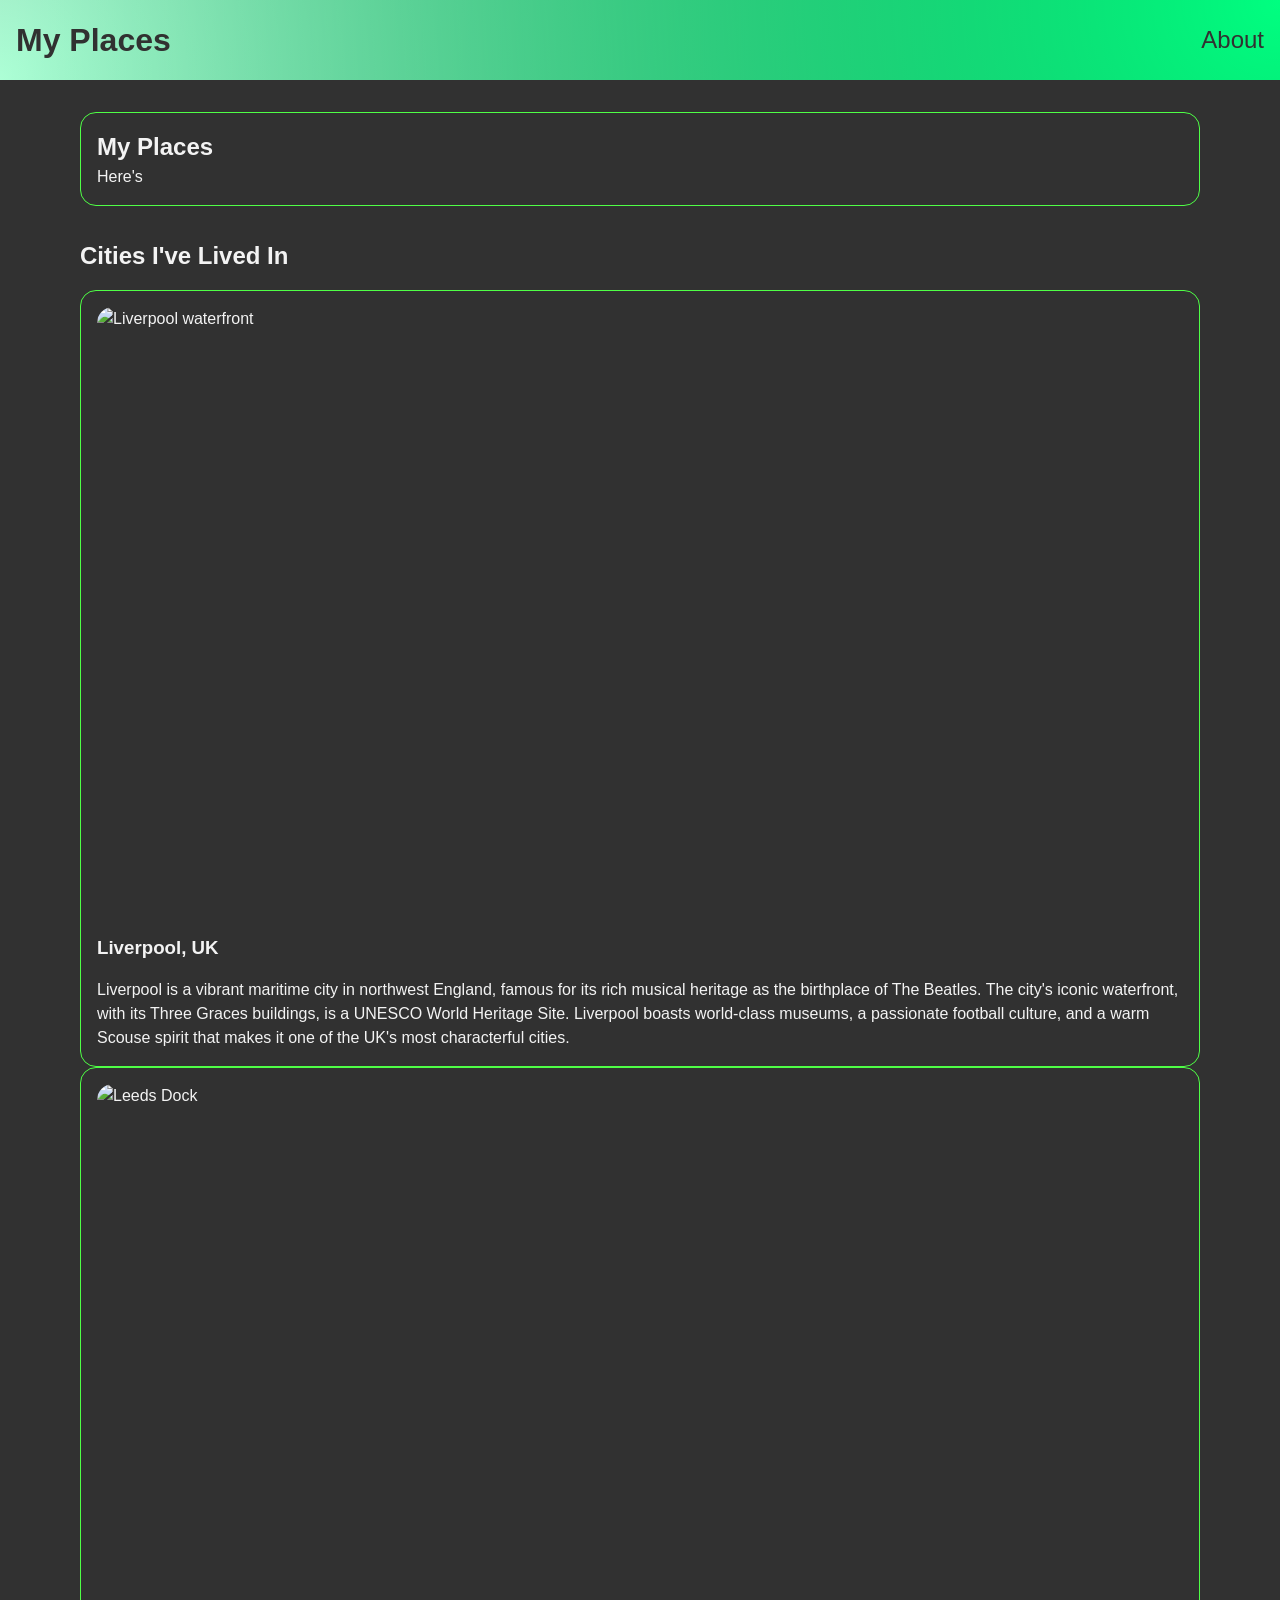
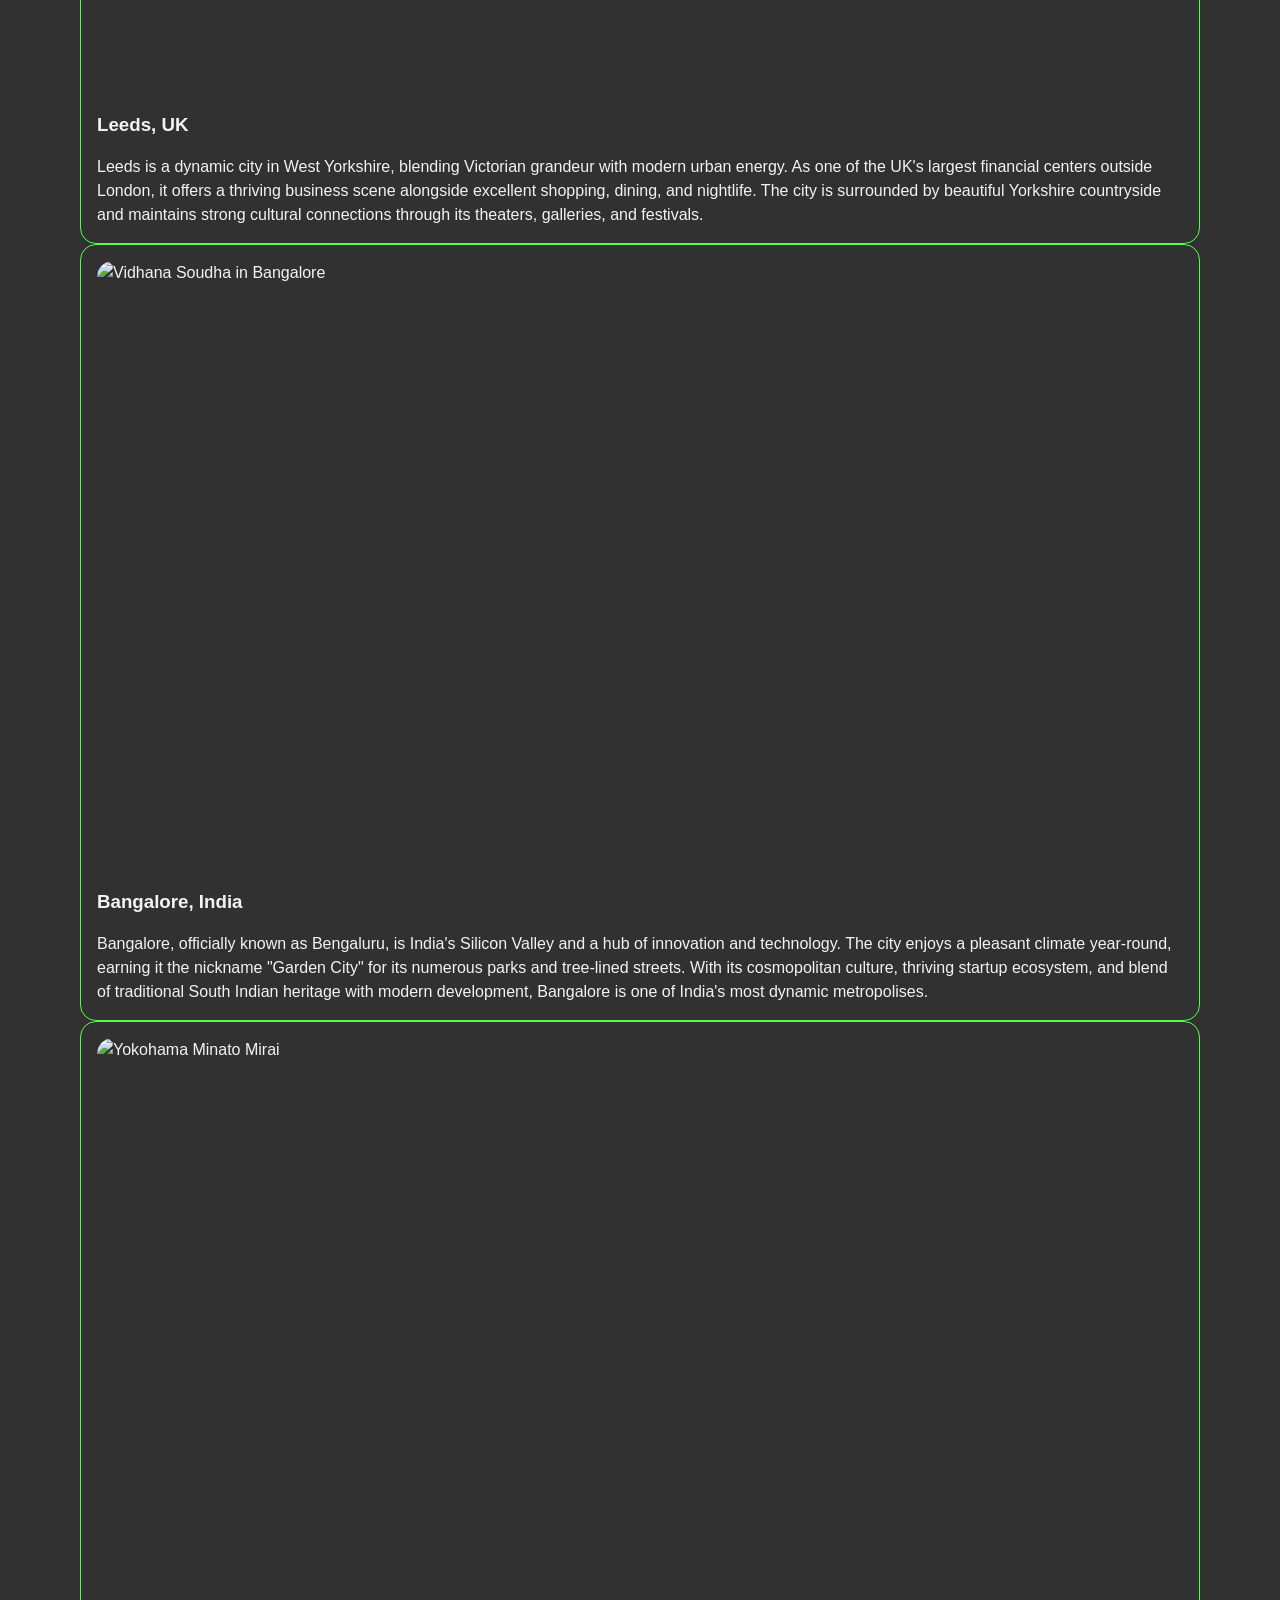
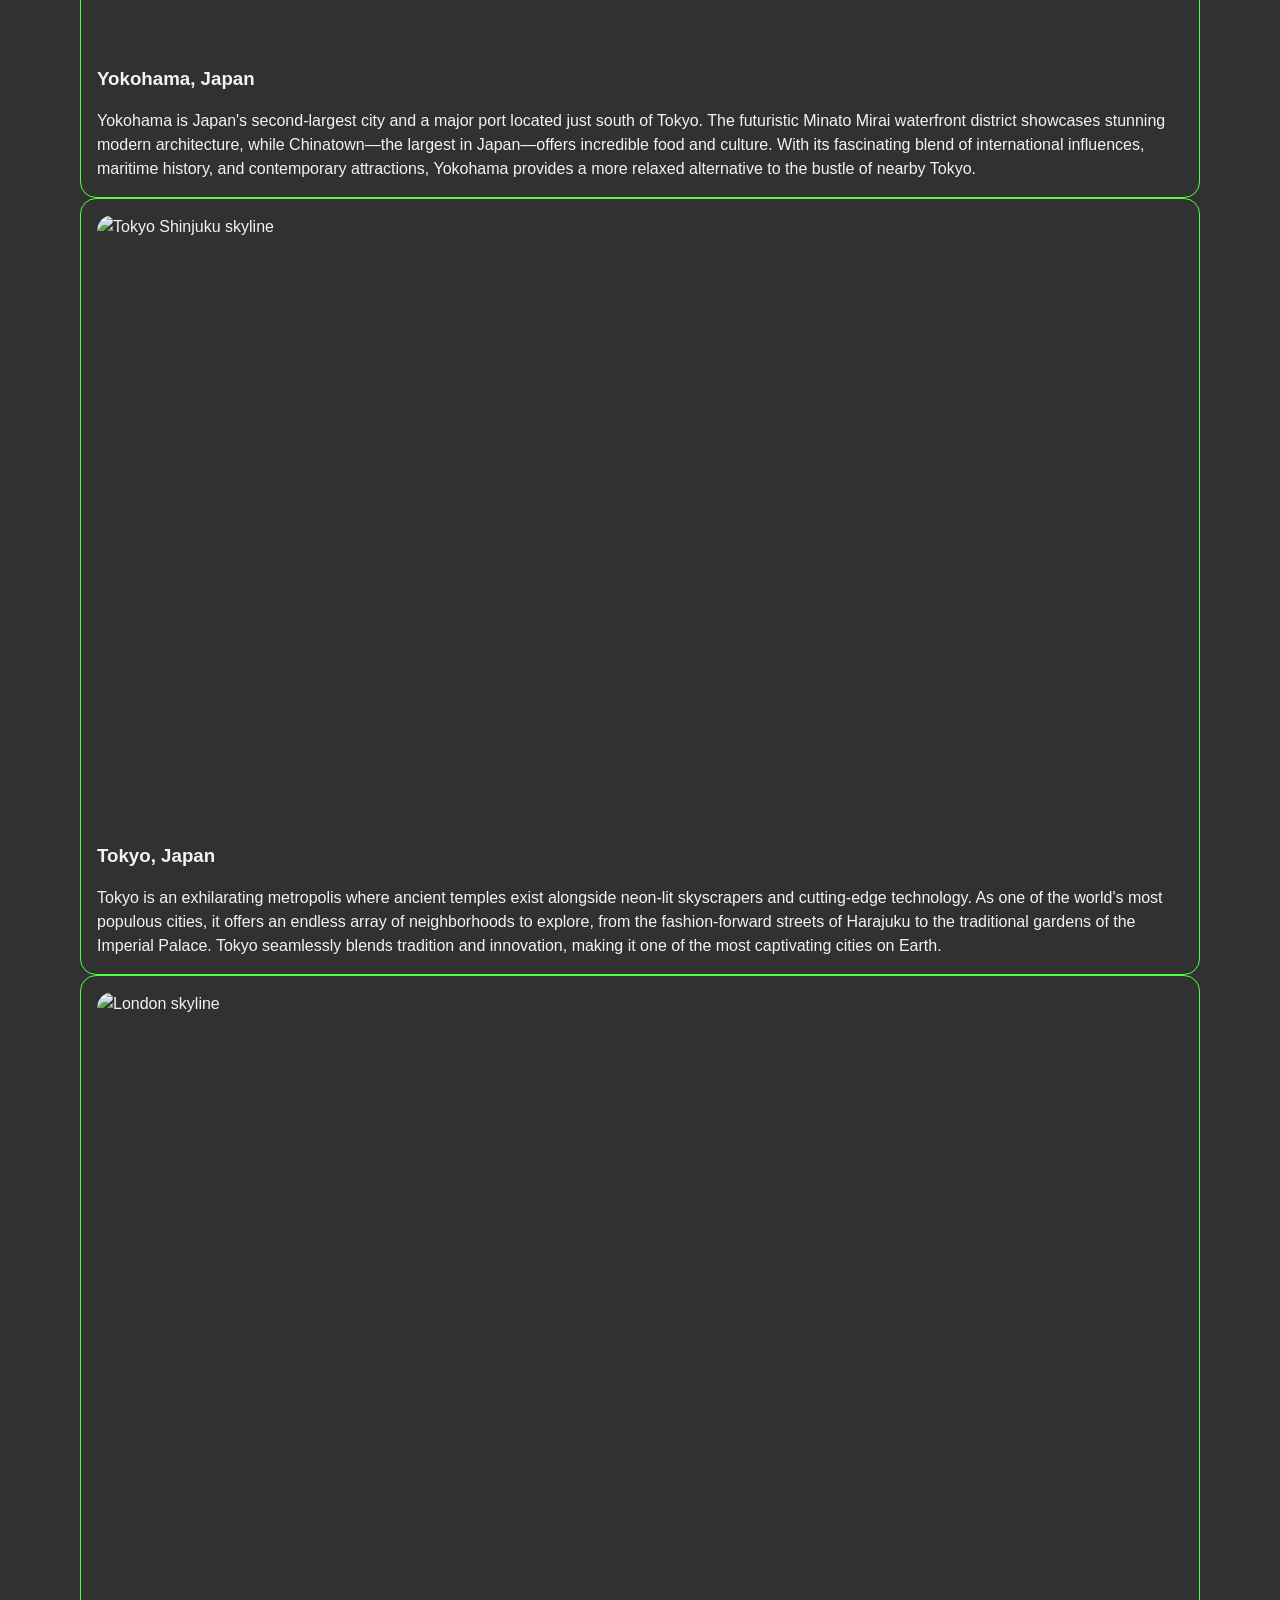
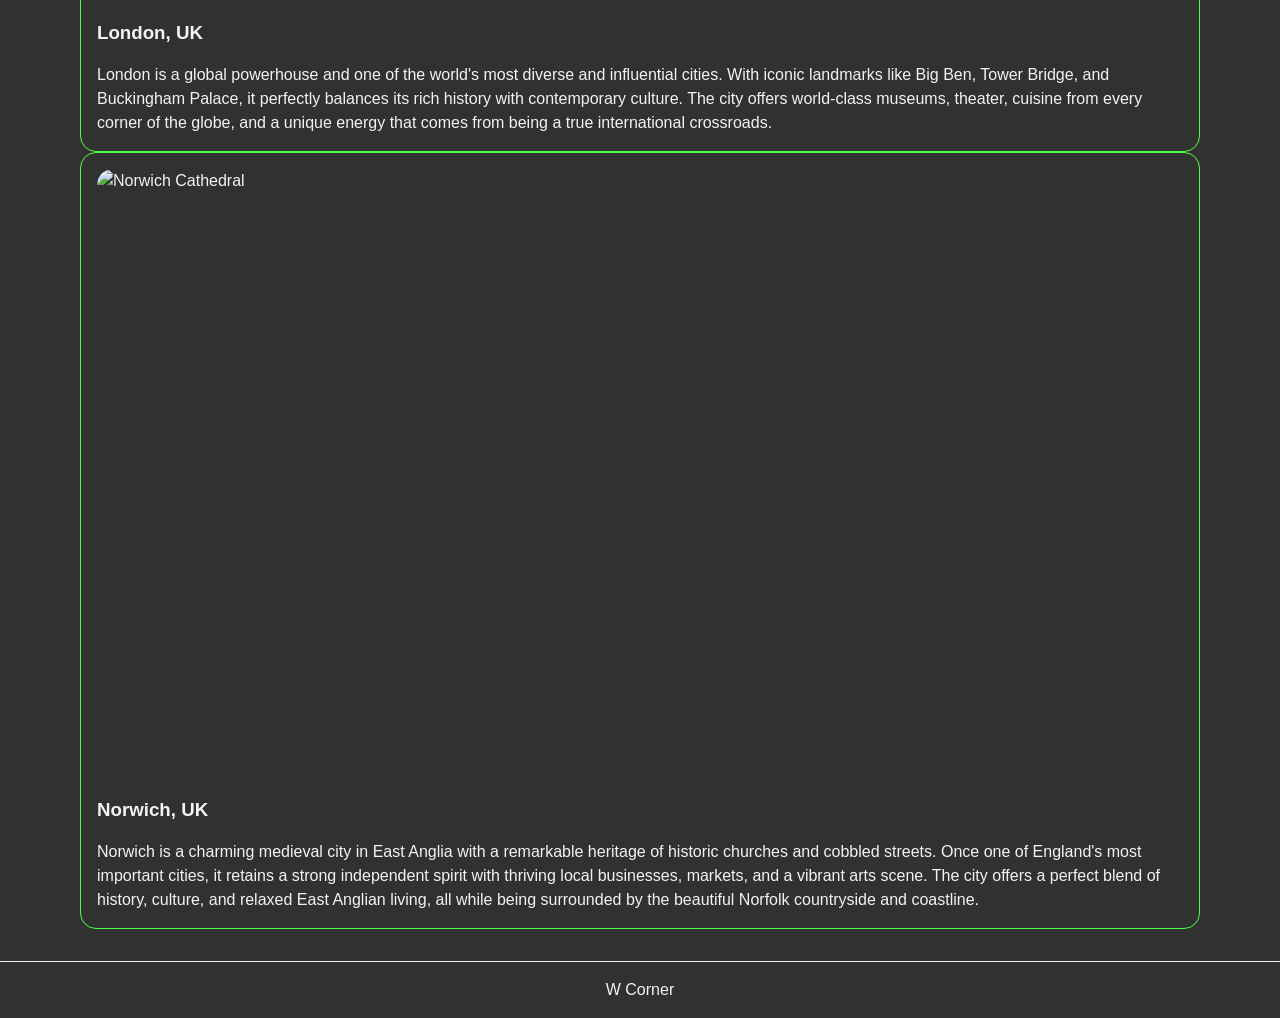
==== example/index.html @ f2c312d4 "Update example site" ====
<!DOCTYPE html>
<html lang="en-GB">
    <head>
        <meta charset="UTF-8" />
        <meta name="viewport" content="width=device-width, initial-scale=1.0" />
        <title>My Places</title>
        <link rel="stylesheet" href="./assets/styles.css" />
    </head>
    <body class="is-dark">
        <header>
            <a class="site-title">My Places</a>
            <nav>
                <ul>
                    <li><a>About</a></li>
                </ul>
            </nav>
        </header>
        <main>
            <article>
                <h1>My Places</h1>
                <p>Here's</p>
            </article>
            <section class="card-list">
                <h2>Cities I've Lived In</h2>
                <ul>
                    <li>
                        <img
                            src="https://upload.wikimedia.org/wikipedia/commons/4/4c/Liverpool_Waterfront_-_geograph.org.uk_-_4594668.jpg"
                            alt="Liverpool waterfront"
                        />
                        <h3>Liverpool, UK</h3>
                        <p>
                            Liverpool is a vibrant maritime city in northwest
                            England, famous for its rich musical heritage as the
                            birthplace of The Beatles. The city's iconic
                            waterfront, with its Three Graces buildings, is a
                            UNESCO World Heritage Site. Liverpool boasts
                            world-class museums, a passionate football culture,
                            and a warm Scouse spirit that makes it one of the
                            UK's most characterful cities.
                        </p>
                    </li>

                    <li>
                        <img
                            src="https://upload.wikimedia.org/wikipedia/commons/b/b3/Leeds_Dock%2C_Leeds_-_geograph.org.uk_-_6206351.jpg"
                            alt="Leeds Dock"
                        />
                        <h3>Leeds, UK</h3>
                        <p>
                            Leeds is a dynamic city in West Yorkshire, blending
                            Victorian grandeur with modern urban energy. As one
                            of the UK's largest financial centers outside
                            London, it offers a thriving business scene
                            alongside excellent shopping, dining, and nightlife.
                            The city is surrounded by beautiful Yorkshire
                            countryside and maintains strong cultural
                            connections through its theaters, galleries, and
                            festivals.
                        </p>
                    </li>

                    <li>
                        <img
                            src="https://upload.wikimedia.org/wikipedia/commons/a/ad/Vidhana_Soudha_in_night_4.jpg"
                            alt="Vidhana Soudha in Bangalore"
                        />
                        <h3>Bangalore, India</h3>
                        <p>
                            Bangalore, officially known as Bengaluru, is India's
                            Silicon Valley and a hub of innovation and
                            technology. The city enjoys a pleasant climate
                            year-round, earning it the nickname "Garden City"
                            for its numerous parks and tree-lined streets. With
                            its cosmopolitan culture, thriving startup
                            ecosystem, and blend of traditional South Indian
                            heritage with modern development, Bangalore is one
                            of India's most dynamic metropolises.
                        </p>
                    </li>

                    <li>
                        <img
                            src="https://upload.wikimedia.org/wikipedia/commons/archive/a/a1/20100214023703%21Minato_Mirai_In_Blue.jpg"
                            alt="Yokohama Minato Mirai"
                        />
                        <h3>Yokohama, Japan</h3>
                        <p>
                            Yokohama is Japan's second-largest city and a major
                            port located just south of Tokyo. The futuristic
                            Minato Mirai waterfront district showcases stunning
                            modern architecture, while Chinatown—the largest in
                            Japan—offers incredible food and culture. With its
                            fascinating blend of international influences,
                            maritime history, and contemporary attractions,
                            Yokohama provides a more relaxed alternative to the
                            bustle of nearby Tokyo.
                        </p>
                    </li>

                    <li>
                        <img
                            src="https://upload.wikimedia.org/wikipedia/commons/c/cf/Shinjuku_skyline%2C_Tokyo_-_Sony_A7R_%2811831328835%29.jpg"
                            alt="Tokyo Shinjuku skyline"
                        />
                        <h3>Tokyo, Japan</h3>
                        <p>
                            Tokyo is an exhilarating metropolis where ancient
                            temples exist alongside neon-lit skyscrapers and
                            cutting-edge technology. As one of the world's most
                            populous cities, it offers an endless array of
                            neighborhoods to explore, from the fashion-forward
                            streets of Harajuku to the traditional gardens of
                            the Imperial Palace. Tokyo seamlessly blends
                            tradition and innovation, making it one of the most
                            captivating cities on Earth.
                        </p>
                    </li>

                    <li>
                        <img
                            src="https://upload.wikimedia.org/wikipedia/commons/thumb/6/67/London_Skyline_%28125508655%29.jpeg/1280px-London_Skyline_%28125508655%29.jpeg"
                            alt="London skyline"
                        />
                        <h3>London, UK</h3>
                        <p>
                            London is a global powerhouse and one of the world's
                            most diverse and influential cities. With iconic
                            landmarks like Big Ben, Tower Bridge, and Buckingham
                            Palace, it perfectly balances its rich history with
                            contemporary culture. The city offers world-class
                            museums, theater, cuisine from every corner of the
                            globe, and a unique energy that comes from being a
                            true international crossroads.
                        </p>
                    </li>

                    <li>
                        <img
                            src="https://upload.wikimedia.org/wikipedia/commons/1/17/Catedral%2C_Norwich%2C_Inglaterra%2C_2022-11-19%2C_DD_49.jpg"
                            alt="Norwich Cathedral"
                        />
                        <h3>Norwich, UK</h3>
                        <p>
                            Norwich is a charming medieval city in East Anglia
                            with a remarkable heritage of historic churches and
                            cobbled streets. Once one of England's most
                            important cities, it retains a strong independent
                            spirit with thriving local businesses, markets, and
                            a vibrant arts scene. The city offers a perfect
                            blend of history, culture, and relaxed East Anglian
                            living, all while being surrounded by the beautiful
                            Norfolk countryside and coastline.
                        </p>
                    </li>
                </ul>
            </section>
        </main>
        <footer>
            <p>W Corner</p>
        </footer>
    </body>
</html>
---- example/assets/styles.css ----
:root {
    --primary: #4fff46;
    --light: #f3f3f3;
    --dark: #313131;
}

/* Simple CSS Reset */
*,
*::before,
*::after {
    box-sizing: border-box;
}

* {
    margin: 0;
    padding: 0;
}

body {
    line-height: 1.5;
    -webkit-font-smoothing: antialiased;
}

img,
picture,
video,
canvas,
svg {
    display: block;
    max-width: 100%;
}

input,
button,
textarea,
select {
    font: inherit;
}

p,
h1,
h2,
h3,
h4,
h5,
h6 {
    overflow-wrap: break-word;
}

/* Styles */

* {
    font-family: Avenir, Montserrat, Corbel, URW Gothic, source-sans-pro, sans-serif;
}

.is-dark {
    background: var(--dark);
    color: var(--light);
}

header {
    display: flex;
    align-items: center;
    justify-content: space-between;
    padding: 1rem;
    color: var(--dark);
    background: radial-gradient(circle at 100% 0%, rgb(0, 255, 128), rgba(0, 255, 128, 0)), radial-gradient(circle at 0% 100%, rgb(173, 255, 214), rgba(173, 255, 214, 0))
}

header ul {
    list-style: none;
    font-size: 1.5rem;
}

.site-title {
    font-size: 2rem;
    font-weight: bold;
}

main {
    max-width: 70rem;
    margin: 2rem auto 0;
    display: flex;
    flex-direction: column;
    gap: 2rem;
}

main img {
    height: auto;
    width: 100%;
    aspect-ratio: 16 / 9;
    display: block;
    object-fit: cover;
    border-radius: 1rem;
}

article {
    border: solid 1px var(--primary);
    padding: 1rem;
    border-radius: 1rem;
}

.card-list ul {
    list-style: none;
    /* display: grid;
    grid-template-columns: repeat(3, 1fr); */
    gap: 1rem;
    margin-top: 1rem;
}
.card-list ul li {
    border: solid 1px var(--primary);
    padding: 1rem;
    border-radius: 1rem;
    display: flex;
    flex-direction: column;
    gap: 1rem;
}

footer {
    border-top: solid 1px var(--light);
    display: flex;
    align-items: center;
    justify-content: center;
    padding: 1rem;
    margin: 2rem 0 0 0;
}
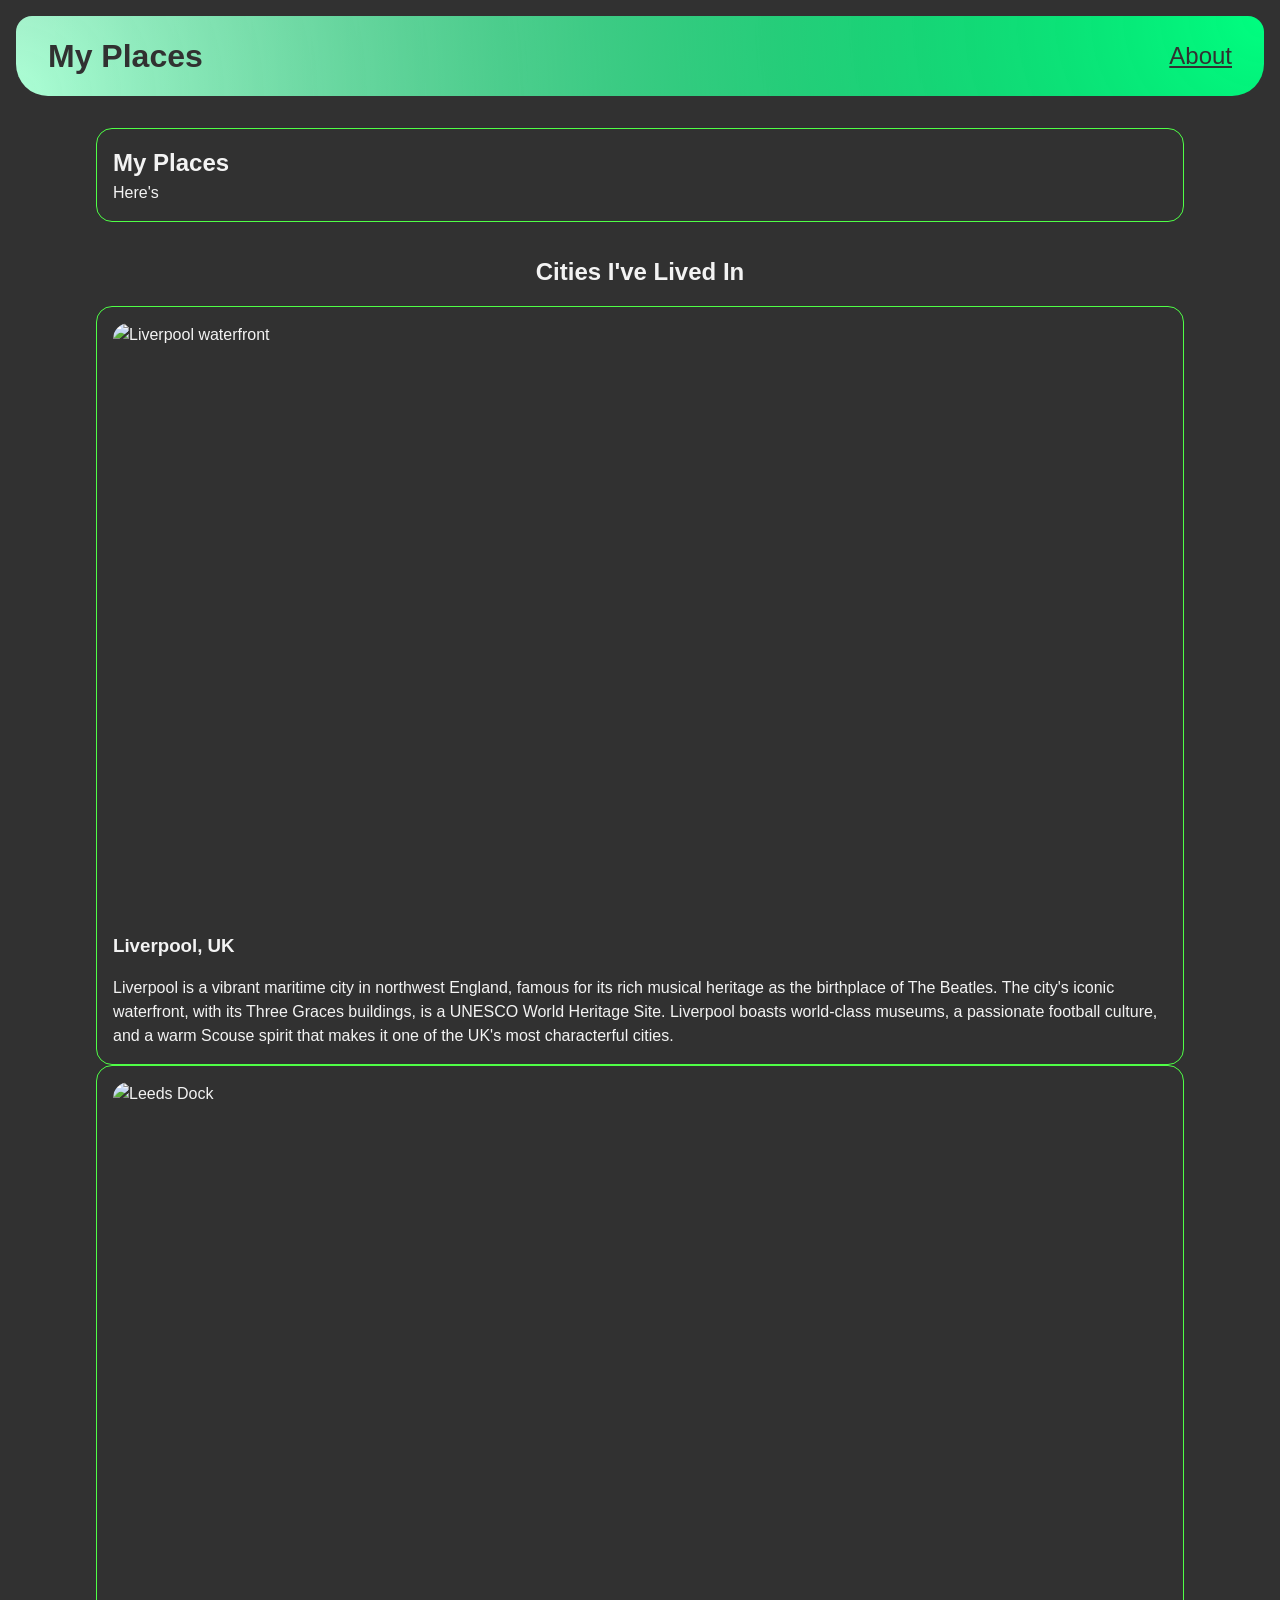
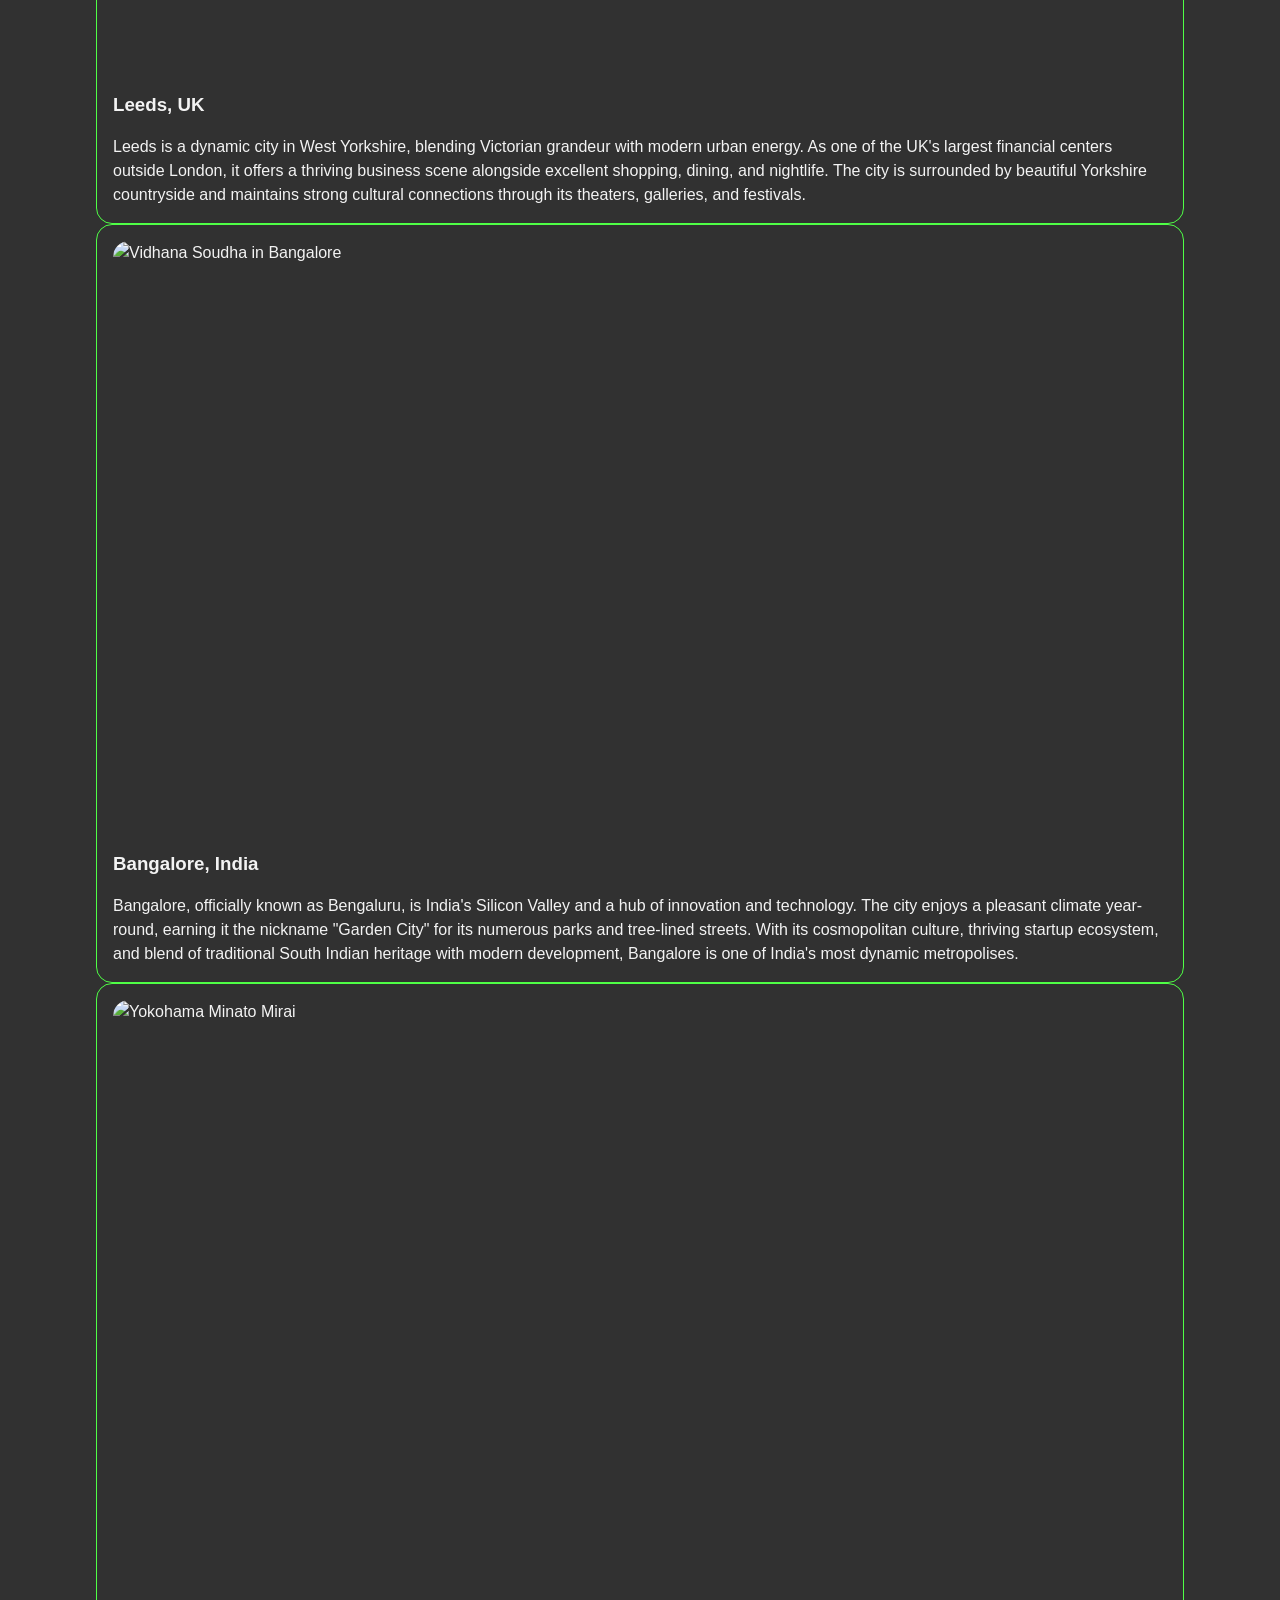
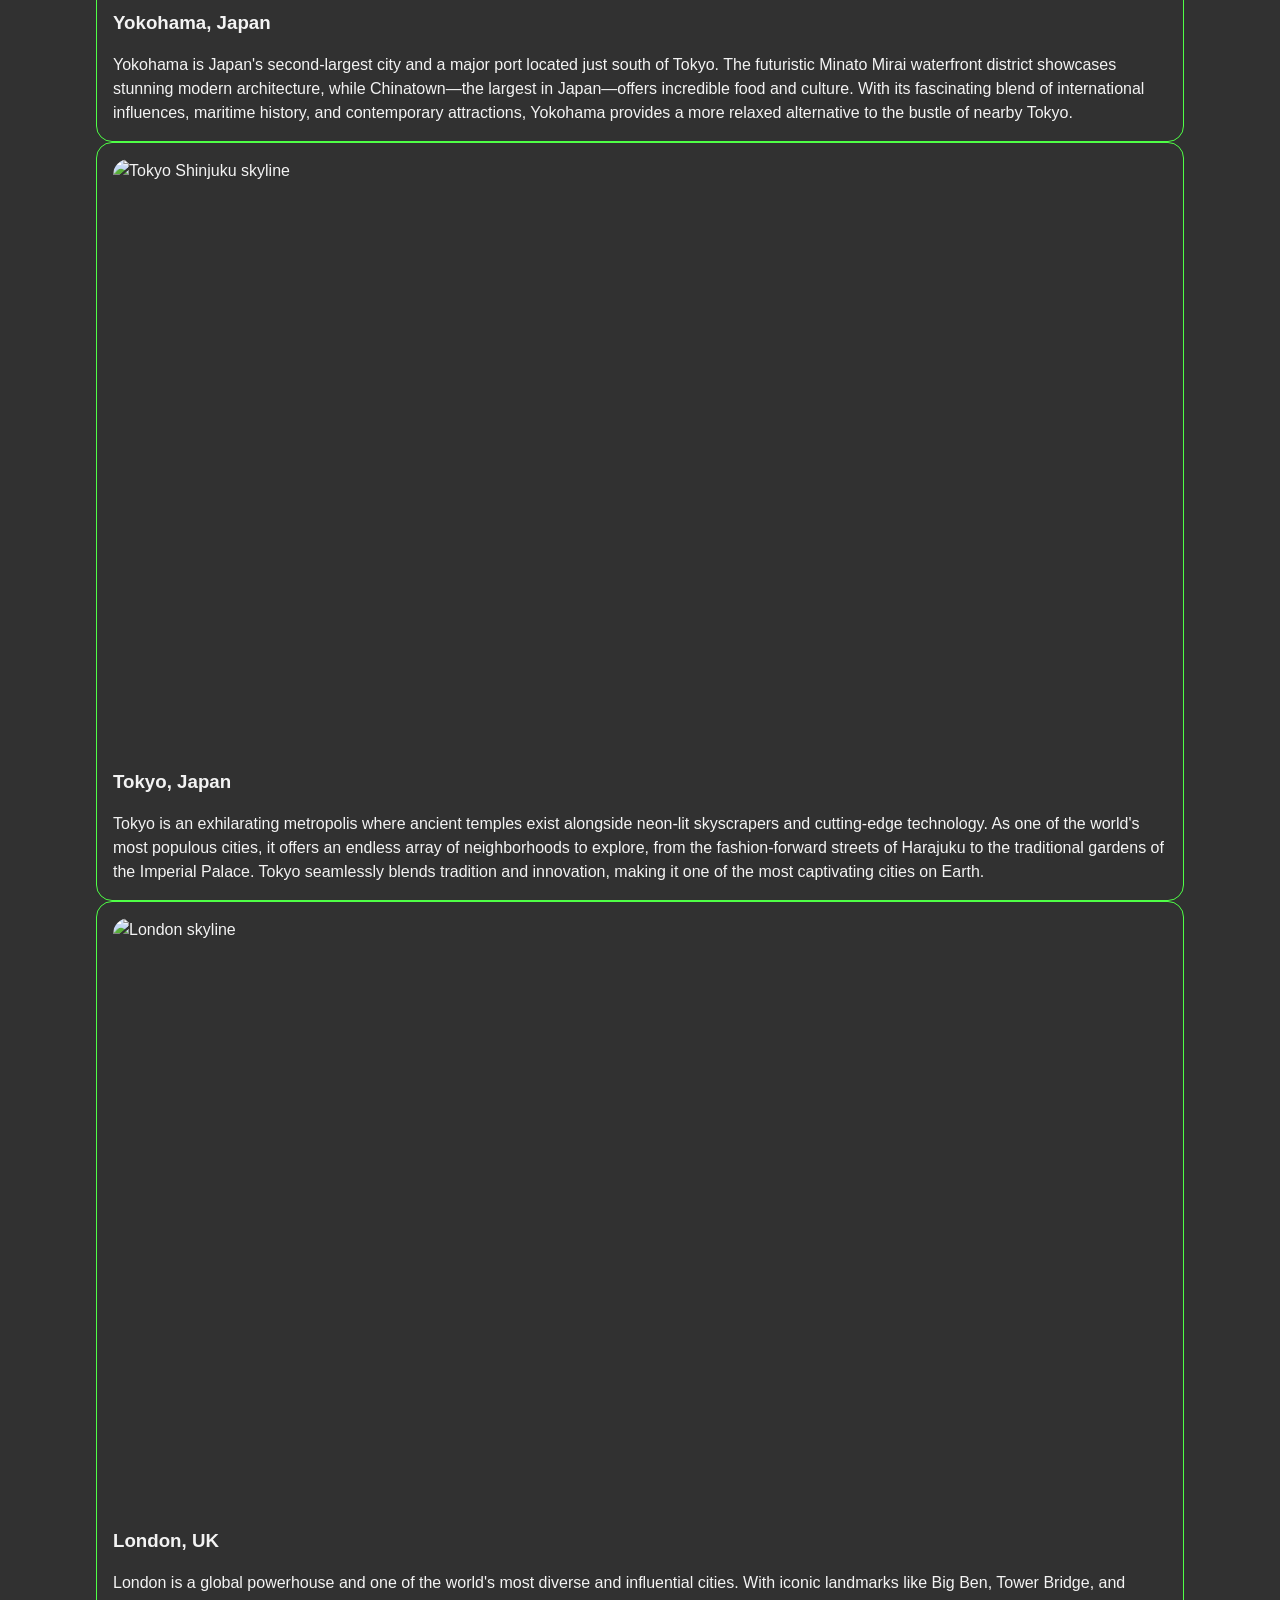
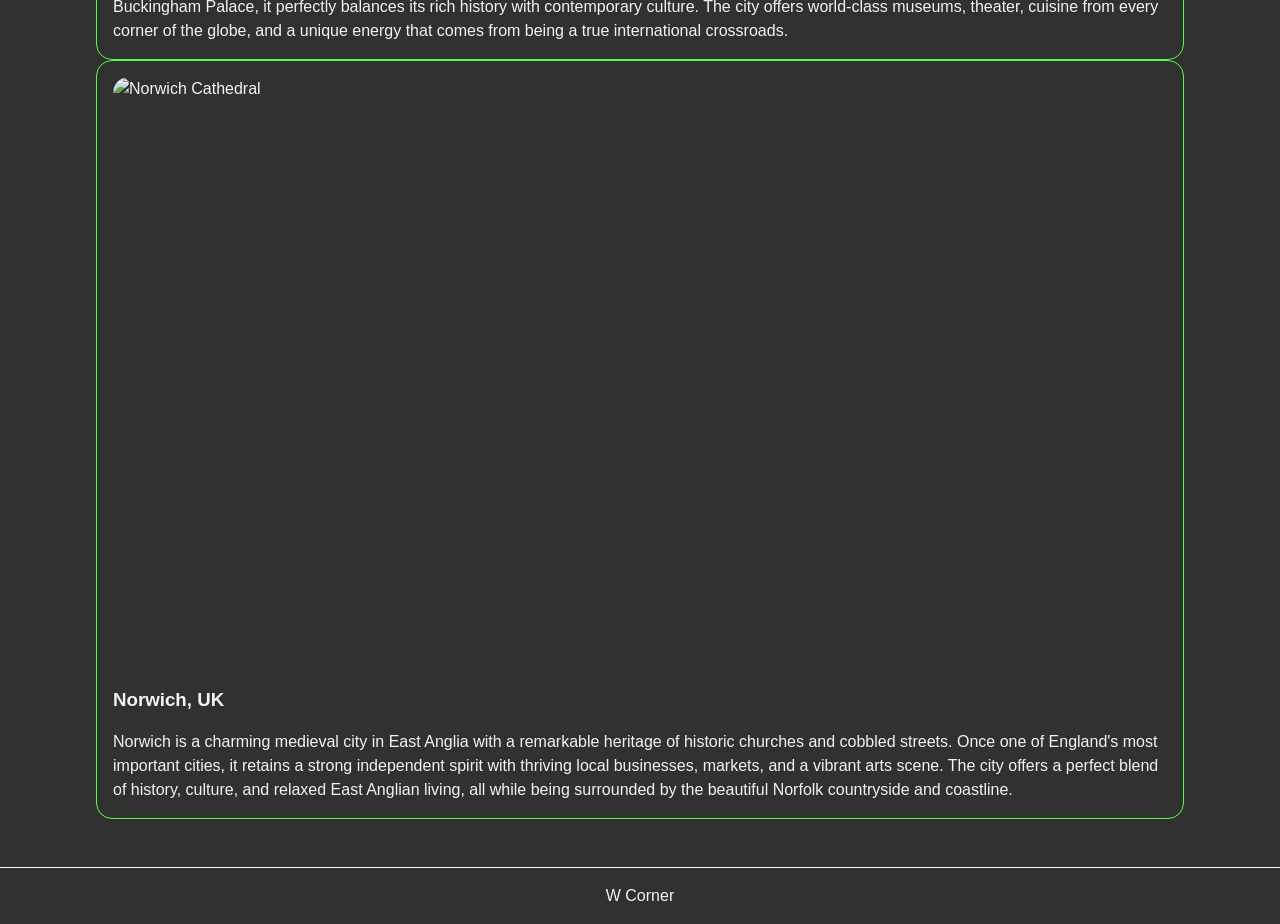
==== commit 0198ca5b: "Further style tweaks" ====
--- a/example/index.html
+++ b/example/index.html
@@ -11,7 +11,7 @@
             <a class="site-title">My Places</a>
             <nav>
                 <ul>
-                    <li><a>About</a></li>
+                    <li><a href="/">About</a></li>
                 </ul>
             </nav>
         </header>
--- a/example/assets/styles.css
+++ b/example/assets/styles.css
@@ -50,7 +50,8 @@
 /* Styles */
 
 * {
-    font-family: Avenir, Montserrat, Corbel, URW Gothic, source-sans-pro, sans-serif;
+    font-family: Avenir, Montserrat, Corbel, URW Gothic, source-sans-pro,
+        sans-serif;
 }
 
 .is-dark {
@@ -62,9 +63,28 @@
     display: flex;
     align-items: center;
     justify-content: space-between;
-    padding: 1rem;
+    padding: 1rem 2rem;
+    border-radius: 1rem 1rem 2rem 2rem;
+    margin: 1rem;
     color: var(--dark);
-    background: radial-gradient(circle at 100% 0%, rgb(0, 255, 128), rgba(0, 255, 128, 0)), radial-gradient(circle at 0% 100%, rgb(173, 255, 214), rgba(173, 255, 214, 0))
+    background: radial-gradient(
+            circle at 100% 0%,
+            rgb(0, 255, 128),
+            rgba(0, 255, 128, 0)
+        ),
+        radial-gradient(
+            circle at 0% 100%,
+            rgb(173, 255, 214),
+            rgba(173, 255, 214, 0)
+        );
+}
+
+header a {
+    color: var(--dark);
+}
+
+header a:hover {
+    color: var(--light);
 }
 
 header ul {
@@ -94,10 +114,15 @@
     border-radius: 1rem;
 }
 
+section h2 {
+    text-align: center;
+}
+
 article {
     border: solid 1px var(--primary);
     padding: 1rem;
     border-radius: 1rem;
+    margin: 0 1rem;
 }
 
 .card-list ul {
@@ -105,7 +130,7 @@
     /* display: grid;
     grid-template-columns: repeat(3, 1fr); */
     gap: 1rem;
-    margin-top: 1rem;
+    margin: 1rem;
 }
 .card-list ul li {
     border: solid 1px var(--primary);
@@ -123,4 +148,4 @@
     justify-content: center;
     padding: 1rem;
     margin: 2rem 0 0 0;
-}+}
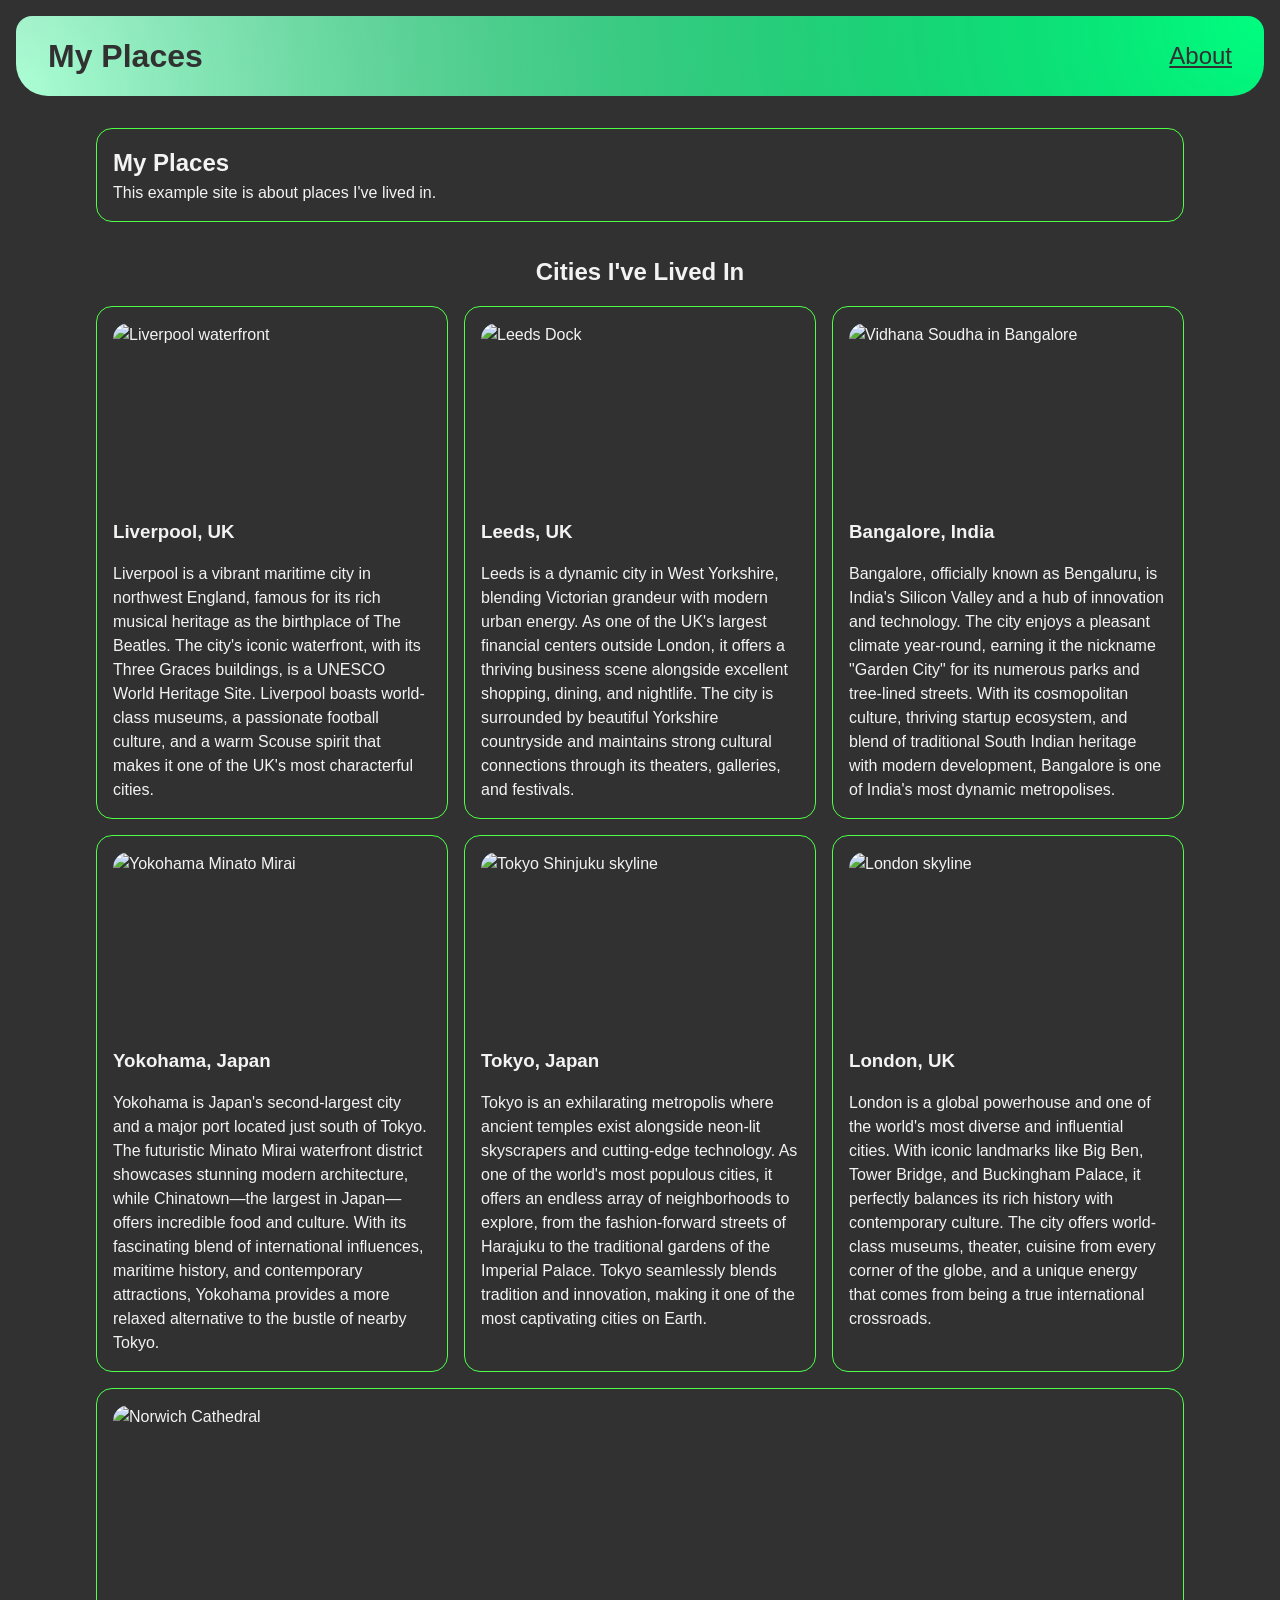
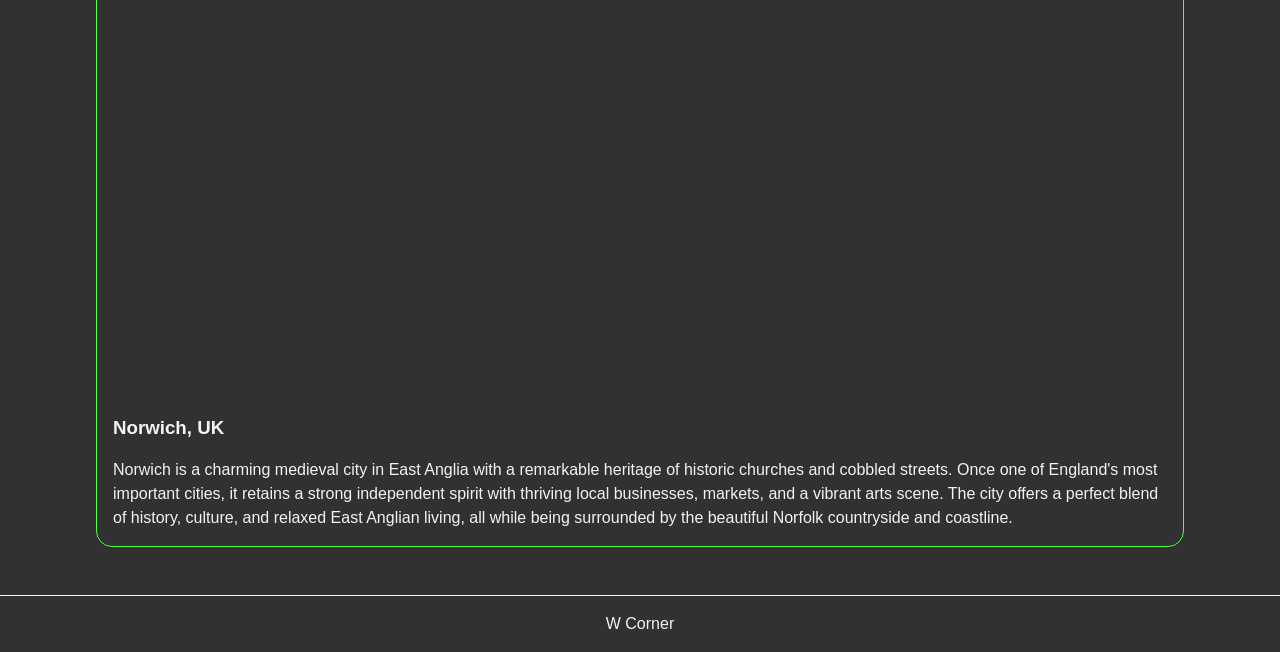
==== commit 228c5648: "Update example with playground.js" ====
--- a/example/index.html
+++ b/example/index.html
@@ -5,6 +5,7 @@
         <meta name="viewport" content="width=device-width, initial-scale=1.0" />
         <title>My Places</title>
         <link rel="stylesheet" href="./assets/styles.css" />
+        <script src="./assets/playground.js" defer"></script>
     </head>
     <body class="is-dark">
         <header>
@@ -18,7 +19,7 @@
         <main>
             <article>
                 <h1>My Places</h1>
-                <p>Here's</p>
+                <p>This example site is about places I've lived in.</p>
             </article>
             <section class="card-list">
                 <h2>Cities I've Lived In</h2>
--- a/example/assets/styles.css
+++ b/example/assets/styles.css
@@ -60,6 +60,8 @@
 }
 
 header {
+    top: 1rem;
+    position: sticky;
     display: flex;
     align-items: center;
     justify-content: space-between;
@@ -127,8 +129,8 @@
 
 .card-list ul {
     list-style: none;
-    /* display: grid;
-    grid-template-columns: repeat(3, 1fr); */
+    display: flex;
+    flex-wrap: wrap;
     gap: 1rem;
     margin: 1rem;
 }
@@ -139,6 +141,7 @@
     display: flex;
     flex-direction: column;
     gap: 1rem;
+    flex: 1 1 300px;
 }
 
 footer {
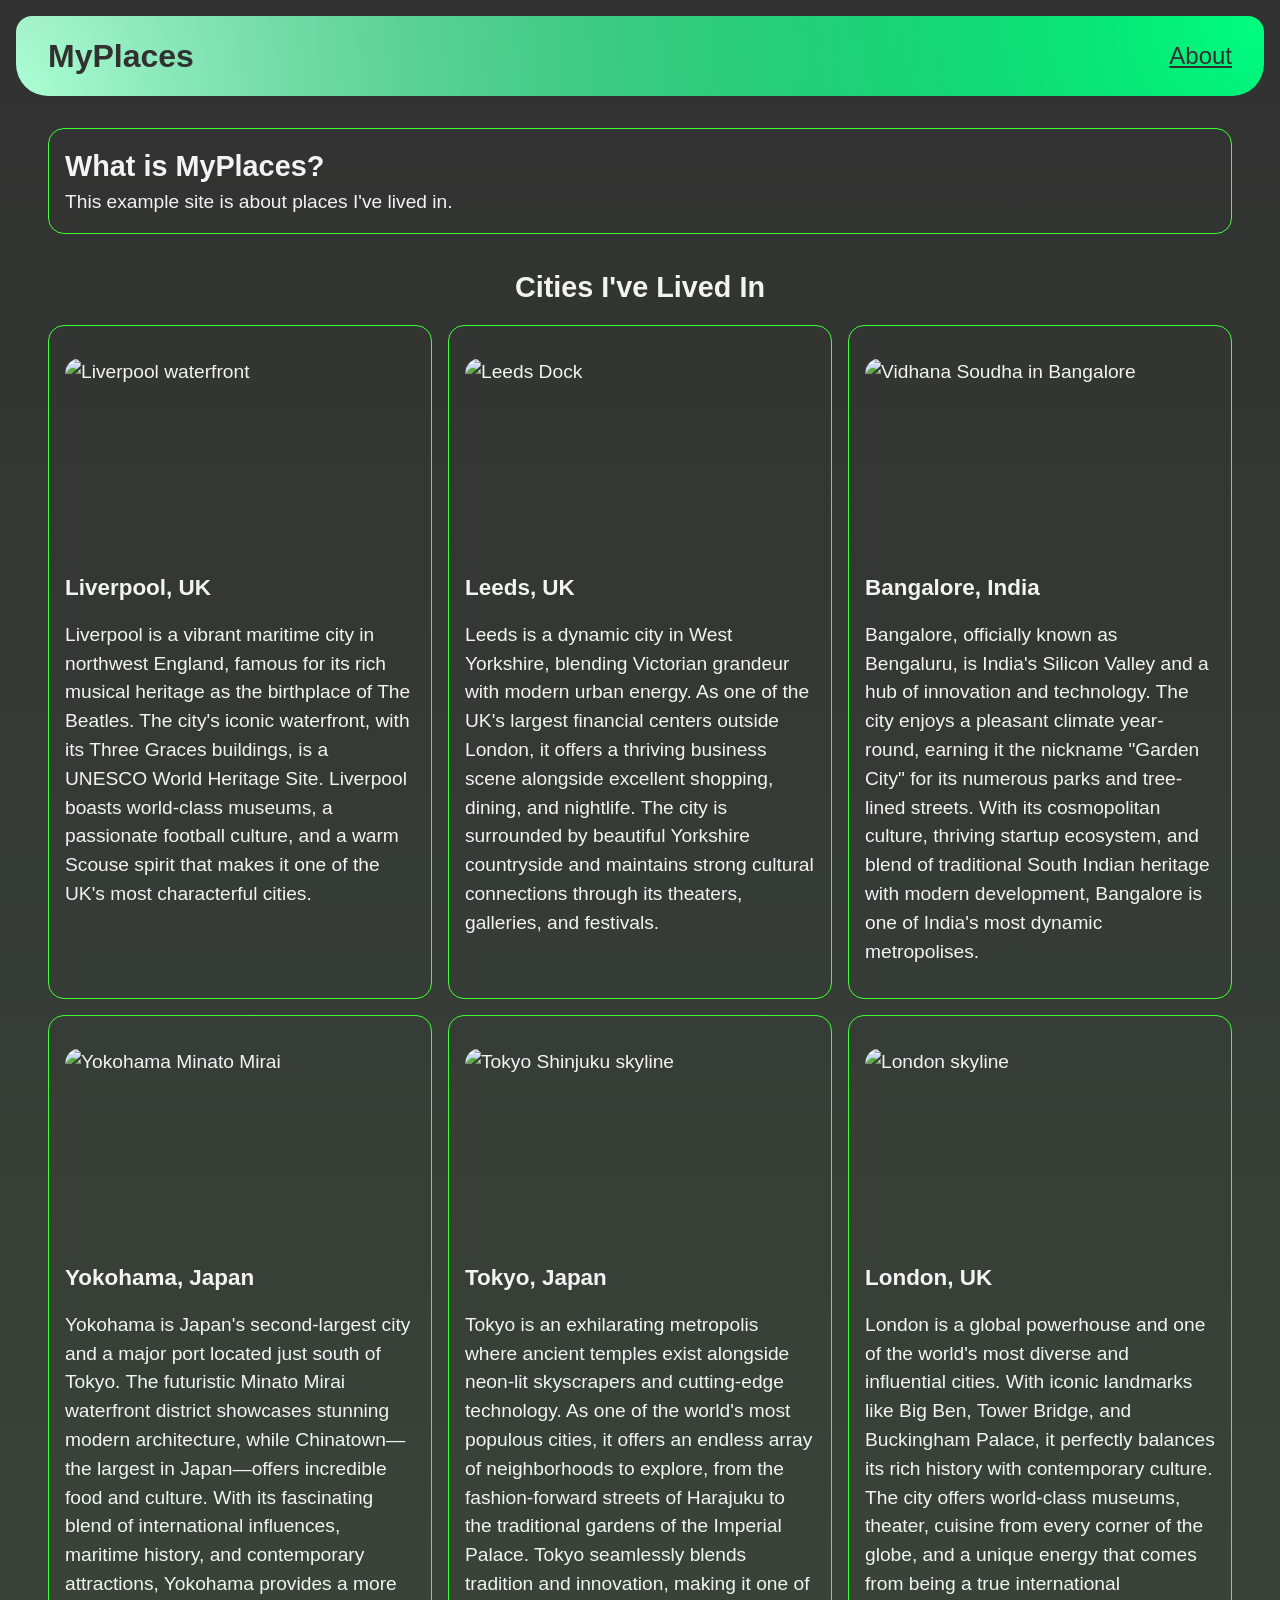
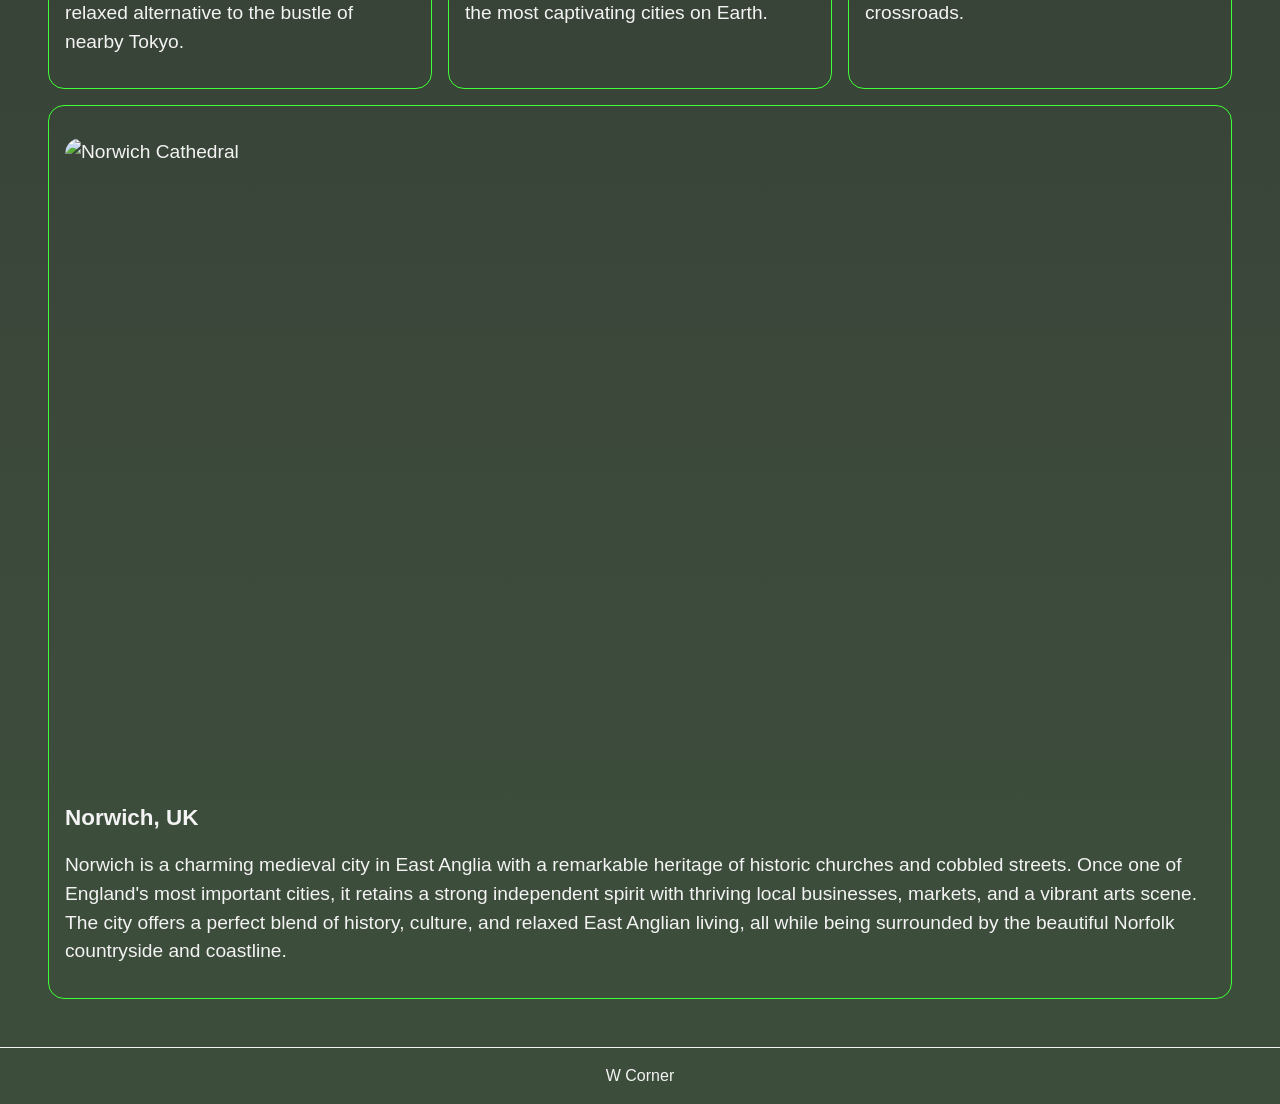
==== commit eb99c20b: "Style updates to example" ====
--- a/example/index.html
+++ b/example/index.html
@@ -3,13 +3,13 @@
     <head>
         <meta charset="UTF-8" />
         <meta name="viewport" content="width=device-width, initial-scale=1.0" />
-        <title>My Places</title>
+        <title>MyPlaces</title>
         <link rel="stylesheet" href="./assets/styles.css" />
         <script src="./assets/playground.js" defer"></script>
     </head>
     <body class="is-dark">
         <header>
-            <a class="site-title">My Places</a>
+            <a class="site-title">MyPlaces</a>
             <nav>
                 <ul>
                     <li><a href="/">About</a></li>
@@ -18,7 +18,7 @@
         </header>
         <main>
             <article>
-                <h1>My Places</h1>
+                <h1>What is MyPlaces?</h1>
                 <p>This example site is about places I've lived in.</p>
             </article>
             <section class="card-list">
--- a/example/assets/styles.css
+++ b/example/assets/styles.css
@@ -1,7 +1,8 @@
 :root {
-    --primary: #4fff46;
+    --primary: #3dff33;
     --light: #f3f3f3;
     --dark: #313131;
+    --dark-gradient: linear-gradient(to bottom,#313131 0%, #3d4d3c 90%);
 }
 
 /* Simple CSS Reset */
@@ -55,7 +56,7 @@
 }
 
 .is-dark {
-    background: var(--dark);
+    background: var(--dark-gradient);
     color: var(--light);
 }
 
@@ -100,11 +101,12 @@
 }
 
 main {
-    max-width: 70rem;
+    max-width: 76rem;
     margin: 2rem auto 0;
     display: flex;
     flex-direction: column;
     gap: 2rem;
+    font-size: 1.2rem;
 }
 
 main img {
@@ -136,7 +138,7 @@
 }
 .card-list ul li {
     border: solid 1px var(--primary);
-    padding: 1rem;
+    padding: 2rem 1rem;
     border-radius: 1rem;
     display: flex;
     flex-direction: column;
